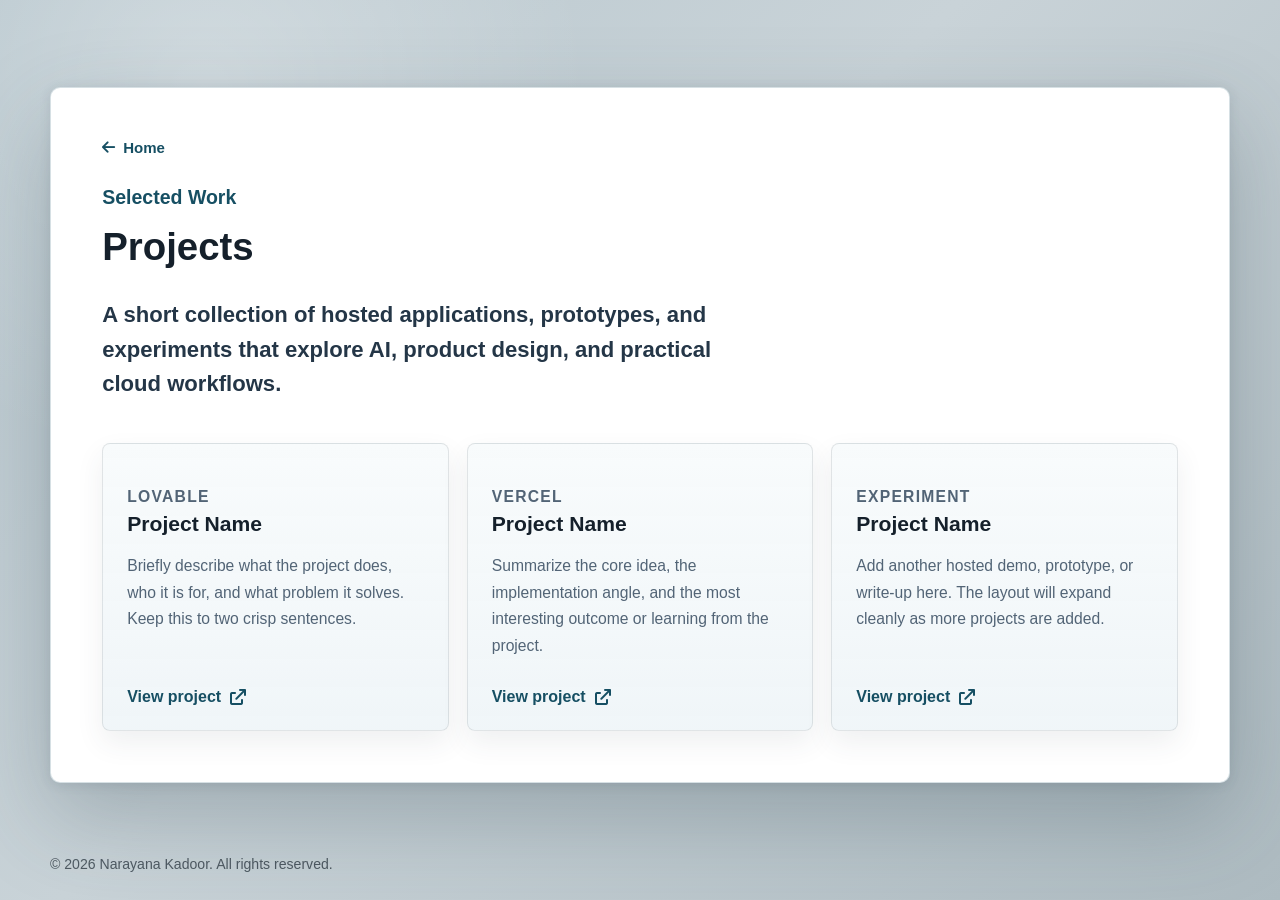
==== projects/index.html @ bd95ed0b "Add projects page" ====
<!DOCTYPE html>
<html lang="en">
<head>
    <meta charset="UTF-8">
    <meta name="viewport" content="width=device-width, initial-scale=1.0">
    <meta name="description" content="Selected projects by Narayana Kadoor, including AI, cloud, and product experiments hosted on Lovable and Vercel.">
    <link rel="canonical" href="https://nkadoor.com/projects/">
    <meta property="og:title" content="Projects | Narayana Kadoor">
    <meta property="og:description" content="Selected projects, experiments, and hosted product demos by Narayana Kadoor.">
    <meta property="og:type" content="website">
    <meta property="og:url" content="https://nkadoor.com/projects/">
    <meta property="og:image" content="https://nkadoor.com/images/background-professional.jpg">
    <title>Projects | Narayana Kadoor</title>
    <link rel="stylesheet" href="../styles.css">
    <link rel="stylesheet" href="https://cdnjs.cloudflare.com/ajax/libs/font-awesome/6.0.0/css/all.min.css">
</head>
<body>
    <main class="page-shell projects-shell">
        <section class="projects-panel" aria-labelledby="projects-title">
            <div class="projects-intro">
                <a class="back-link" href="../">
                    <i class="fas fa-arrow-left"></i>
                    <span>Home</span>
                </a>
                <p class="eyebrow">Selected Work</p>
                <h1 id="projects-title">Projects</h1>
                <p class="lede">A short collection of hosted applications, prototypes, and experiments that explore AI, product design, and practical cloud workflows.</p>
            </div>

            <div class="project-grid" aria-label="Project list">
                <article class="project-card">
                    <div>
                        <p class="project-kicker">Lovable</p>
                        <h2>Project Name</h2>
                        <p>Briefly describe what the project does, who it is for, and what problem it solves. Keep this to two crisp sentences.</p>
                    </div>
                    <a class="project-link" href="#" aria-label="Open Project Name">
                        <span>View project</span>
                        <i class="fas fa-arrow-up-right-from-square"></i>
                    </a>
                </article>

                <article class="project-card">
                    <div>
                        <p class="project-kicker">Vercel</p>
                        <h2>Project Name</h2>
                        <p>Summarize the core idea, the implementation angle, and the most interesting outcome or learning from the project.</p>
                    </div>
                    <a class="project-link" href="#" aria-label="Open Project Name">
                        <span>View project</span>
                        <i class="fas fa-arrow-up-right-from-square"></i>
                    </a>
                </article>

                <article class="project-card">
                    <div>
                        <p class="project-kicker">Experiment</p>
                        <h2>Project Name</h2>
                        <p>Add another hosted demo, prototype, or write-up here. The layout will expand cleanly as more projects are added.</p>
                    </div>
                    <a class="project-link" href="#" aria-label="Open Project Name">
                        <span>View project</span>
                        <i class="fas fa-arrow-up-right-from-square"></i>
                    </a>
                </article>
            </div>
        </section>

        <footer>
            <p>&copy; 2026 Narayana Kadoor. All rights reserved.</p>
        </footer>
    </main>
</body>
</html>
---- styles.css ----
* {
  box-sizing: border-box;
}

:root {
  --ink: #15202b;
  --muted: #526476;
  --panel: #ffffff;
  --panel-border: rgba(31, 83, 104, 0.18);
  --accent: #1f6f8b;
  --accent-dark: #164f63;
  --white: #fff;
  --page: #c9d3d8;
}

html {
  min-height: 100%;
  scroll-behavior: smooth;
}

body {
  min-height: 100vh;
  margin: 0;
  color: var(--ink);
  font-family: "Segoe UI", Arial, sans-serif;
  background:
    radial-gradient(circle at 16% 10%, rgba(255, 255, 255, 0.32), transparent 24rem),
    linear-gradient(135deg, #b8c7ce 0%, var(--page) 44%, #aebbc1 100%);
}

a {
  color: inherit;
}

.page-shell {
  width: min(1120px, calc(100% - 40px));
  min-height: 100vh;
  margin: 0 auto;
  padding: 42px 0 28px;
  display: grid;
  grid-template-rows: 1fr auto;
  gap: 28px;
}

.profile-panel {
  align-self: center;
  display: grid;
  grid-template-columns: minmax(0, 1.25fr) minmax(320px, 0.75fr);
  gap: clamp(28px, 4vw, 52px);
  width: min(1080px, 100%);
  min-height: 560px;
  padding: clamp(30px, 4vw, 54px);
  border: 1px solid var(--panel-border);
  border-radius: 10px;
  background: var(--panel);
  box-shadow:
    0 34px 90px rgba(47, 68, 79, 0.28),
    0 2px 12px rgba(47, 68, 79, 0.12);
}

.profile-copy {
  align-self: center;
}

.eyebrow {
  margin: 0 0 16px;
  color: var(--accent-dark);
  font-size: clamp(1rem, 1.7vw, 1.22rem);
  font-weight: 750;
  letter-spacing: 0;
  text-transform: none;
}

h1 {
  margin: 0;
  color: var(--ink);
  font-size: clamp(2rem, 3vw, 2.75rem);
  line-height: 1.12;
  letter-spacing: 0;
}

.lede {
  max-width: 650px;
  margin: 30px 0 0;
  color: #243647;
  font-size: clamp(1.12rem, 2vw, 1.38rem);
  font-weight: 650;
  line-height: 1.55;
}

.profile-visual {
  min-height: 100%;
  border-radius: 8px;
  background:
    linear-gradient(180deg, rgba(255, 255, 255, 0.08), rgba(21, 32, 43, 0.05)),
    url("images/background-professional.jpg") center / cover no-repeat;
  box-shadow: inset 0 0 0 1px rgba(255, 255, 255, 0.55);
}

.bio {
  max-width: 660px;
  margin: 22px 0 0;
  color: var(--muted);
  font-size: 1.04rem;
  line-height: 1.85;
}

.expertise-list {
  display: flex;
  flex-wrap: wrap;
  gap: 10px;
  margin: 34px 0 0;
  padding: 0;
  list-style: none;
}

.expertise-list li {
  padding: 7px 11px;
  border: 1px solid rgba(31, 111, 139, 0.22);
  border-radius: 999px;
  color: var(--accent-dark);
  background: rgba(31, 111, 139, 0.08);
  font-size: 0.9rem;
  font-weight: 700;
}

.social-links {
  display: flex;
  flex-wrap: wrap;
  gap: 12px;
  margin-top: 40px;
}

.social-link {
  display: inline-flex;
  align-items: center;
  justify-content: center;
  gap: 9px;
  min-height: 46px;
  padding: 0 16px;
  border: 1px solid rgba(21, 32, 43, 0.12);
  border-radius: 8px;
  color: var(--ink);
  background: var(--white);
  box-shadow: 0 8px 18px rgba(21, 32, 43, 0.08);
  font-size: 0.98rem;
  font-weight: 700;
  text-decoration: none;
  transition: transform 160ms ease, border-color 160ms ease, box-shadow 160ms ease;
}

.social-link i {
  color: var(--accent);
  font-size: 1.18rem;
}

.social-link:hover,
.social-link:focus-visible {
  border-color: rgba(31, 111, 139, 0.45);
  box-shadow: 0 12px 24px rgba(21, 32, 43, 0.13);
  transform: translateY(-2px);
}

footer {
  color: rgba(21, 32, 43, 0.68);
  font-size: 0.88rem;
}

footer p {
  margin: 0;
}

.projects-shell {
  width: min(1180px, calc(100% - 40px));
}

.projects-panel {
  align-self: center;
  width: 100%;
  padding: clamp(30px, 4vw, 54px);
  border: 1px solid var(--panel-border);
  border-radius: 10px;
  background: var(--panel);
  box-shadow:
    0 34px 90px rgba(47, 68, 79, 0.28),
    0 2px 12px rgba(47, 68, 79, 0.12);
}

.projects-intro {
  max-width: 720px;
}

.back-link {
  display: inline-flex;
  align-items: center;
  gap: 8px;
  margin-bottom: 30px;
  color: var(--accent-dark);
  font-size: 0.94rem;
  font-weight: 750;
  text-decoration: none;
}

.back-link:hover,
.back-link:focus-visible {
  color: var(--ink);
}

.project-grid {
  display: grid;
  grid-template-columns: repeat(3, minmax(0, 1fr));
  gap: 18px;
  margin-top: 42px;
}

.project-card {
  display: flex;
  min-height: 260px;
  padding: 24px;
  flex-direction: column;
  justify-content: space-between;
  border: 1px solid rgba(21, 32, 43, 0.1);
  border-radius: 8px;
  background:
    linear-gradient(180deg, rgba(248, 251, 252, 0.98), rgba(239, 245, 248, 0.94));
  box-shadow: 0 12px 28px rgba(47, 68, 79, 0.08);
}

.project-kicker {
  margin: 0 0 14px;
  color: var(--accent-dark);
  font-size: 0.78rem;
  font-weight: 800;
  letter-spacing: 0.08em;
  text-transform: uppercase;
}

.project-card h2 {
  margin: 0;
  color: var(--ink);
  font-size: 1.32rem;
  line-height: 1.25;
  letter-spacing: 0;
}

.project-card p {
  margin: 16px 0 0;
  color: var(--muted);
  font-size: 0.98rem;
  line-height: 1.7;
}

.project-link {
  display: inline-flex;
  align-items: center;
  gap: 9px;
  width: fit-content;
  margin-top: 28px;
  color: var(--accent-dark);
  font-weight: 800;
  text-decoration: none;
}

.project-link:hover,
.project-link:focus-visible {
  color: var(--ink);
}

@media (max-width: 700px) {
  .page-shell {
    width: min(100% - 28px, 560px);
    gap: 22px;
    padding: 18px 0;
  }

  .profile-panel {
    display: block;
    padding: 30px 22px;
    min-height: 0;
  }

  .profile-visual {
    min-height: 190px;
    margin-top: 32px;
  }

  .social-link {
    flex: 1 1 145px;
  }

  .project-grid {
    grid-template-columns: 1fr;
  }

  .project-card {
    min-height: 0;
  }
}

@media (min-width: 701px) and (max-width: 960px) {
  .project-grid {
    grid-template-columns: repeat(2, minmax(0, 1fr));
  }
}
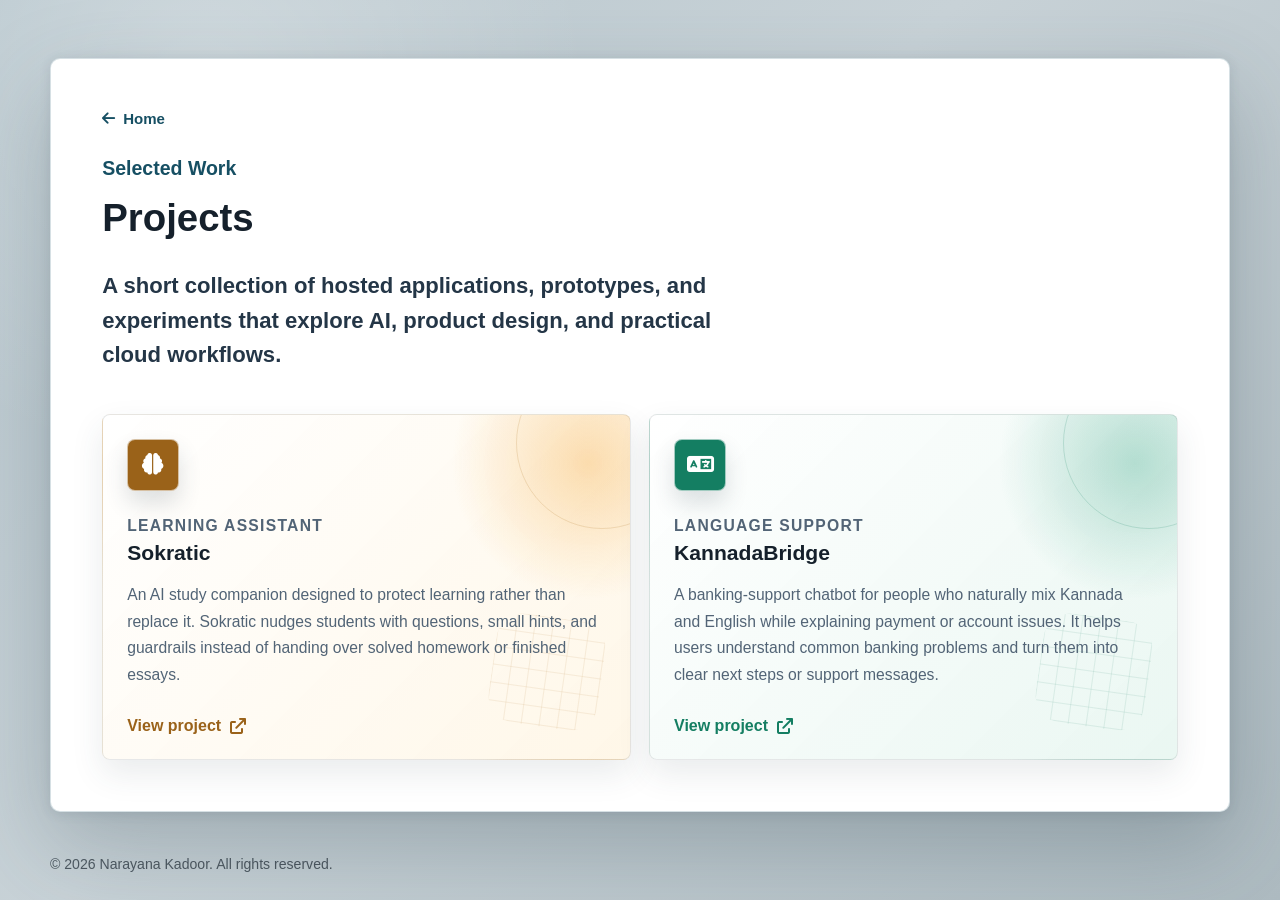
==== commit dbf3abd5: "Highlight hosted projects" ====
--- a/projects/index.html
+++ b/projects/index.html
@@ -28,37 +28,31 @@
             </div>
 
             <div class="project-grid" aria-label="Project list">
-                <article class="project-card">
+                <article class="project-card project-card-sokratic">
                     <div>
-                        <p class="project-kicker">Lovable</p>
-                        <h2>Project Name</h2>
-                        <p>Briefly describe what the project does, who it is for, and what problem it solves. Keep this to two crisp sentences.</p>
+                        <div class="project-icon" aria-hidden="true">
+                            <i class="fas fa-brain"></i>
+                        </div>
+                        <p class="project-kicker">Learning Assistant</p>
+                        <h2>Sokratic</h2>
+                        <p>An AI study companion designed to protect learning rather than replace it. Sokratic nudges students with questions, small hints, and guardrails instead of handing over solved homework or finished essays.</p>
                     </div>
-                    <a class="project-link" href="#" aria-label="Open Project Name">
+                    <a class="project-link" href="https://sokratic.lovable.app/" target="_blank" rel="noopener noreferrer" aria-label="Open Sokratic">
                         <span>View project</span>
                         <i class="fas fa-arrow-up-right-from-square"></i>
                     </a>
                 </article>
 
-                <article class="project-card">
+                <article class="project-card project-card-kannada">
                     <div>
-                        <p class="project-kicker">Vercel</p>
-                        <h2>Project Name</h2>
-                        <p>Summarize the core idea, the implementation angle, and the most interesting outcome or learning from the project.</p>
+                        <div class="project-icon" aria-hidden="true">
+                            <i class="fas fa-language"></i>
+                        </div>
+                        <p class="project-kicker">Language Support</p>
+                        <h2>KannadaBridge</h2>
+                        <p>A banking-support chatbot for people who naturally mix Kannada and English while explaining payment or account issues. It helps users understand common banking problems and turn them into clear next steps or support messages.</p>
                     </div>
-                    <a class="project-link" href="#" aria-label="Open Project Name">
-                        <span>View project</span>
-                        <i class="fas fa-arrow-up-right-from-square"></i>
-                    </a>
-                </article>
-
-                <article class="project-card">
-                    <div>
-                        <p class="project-kicker">Experiment</p>
-                        <h2>Project Name</h2>
-                        <p>Add another hosted demo, prototype, or write-up here. The layout will expand cleanly as more projects are added.</p>
-                    </div>
-                    <a class="project-link" href="#" aria-label="Open Project Name">
+                    <a class="project-link" href="https://kannada-bridge.vercel.app/" target="_blank" rel="noopener noreferrer" aria-label="Open KannadaBridge">
                         <span>View project</span>
                         <i class="fas fa-arrow-up-right-from-square"></i>
                     </a>
--- a/styles.css
+++ b/styles.css
@@ -208,12 +208,14 @@
 
 .project-grid {
   display: grid;
-  grid-template-columns: repeat(3, minmax(0, 1fr));
+  grid-template-columns: repeat(2, minmax(0, 1fr));
   gap: 18px;
   margin-top: 42px;
 }
 
 .project-card {
+  position: relative;
+  overflow: hidden;
   display: flex;
   min-height: 260px;
   padding: 24px;
@@ -222,13 +224,89 @@
   border: 1px solid rgba(21, 32, 43, 0.1);
   border-radius: 8px;
   background:
-    linear-gradient(180deg, rgba(248, 251, 252, 0.98), rgba(239, 245, 248, 0.94));
-  box-shadow: 0 12px 28px rgba(47, 68, 79, 0.08);
+    radial-gradient(circle at 92% 14%, var(--card-glow), transparent 8.5rem),
+    linear-gradient(135deg, rgba(255, 255, 255, 0.96), var(--card-bg));
+  box-shadow: 0 14px 32px rgba(47, 68, 79, 0.1);
+  transition: transform 180ms ease, box-shadow 180ms ease, border-color 180ms ease;
+}
+
+.project-card::before,
+.project-card::after {
+  position: absolute;
+  content: "";
+  pointer-events: none;
+}
+
+.project-card::before {
+  width: 170px;
+  height: 170px;
+  right: -58px;
+  top: -58px;
+  border: 1px solid var(--card-line);
+  border-radius: 50%;
+}
+
+.project-card::after {
+  width: 110px;
+  height: 110px;
+  right: 28px;
+  bottom: 32px;
+  border-radius: 28px;
+  background:
+    linear-gradient(90deg, var(--card-line) 1px, transparent 1px),
+    linear-gradient(var(--card-line) 1px, transparent 1px);
+  background-size: 18px 18px;
+  opacity: 0.55;
+  transform: rotate(8deg);
+}
+
+.project-card:hover {
+  border-color: var(--card-border);
+  box-shadow: 0 22px 42px rgba(47, 68, 79, 0.16);
+  transform: translateY(-3px);
+}
+
+.project-card > * {
+  position: relative;
+  z-index: 1;
+}
+
+.project-card-sokratic {
+  --card-bg: #fff7e8;
+  --card-glow: rgba(246, 179, 82, 0.42);
+  --card-line: rgba(174, 111, 28, 0.18);
+  --card-border: rgba(174, 111, 28, 0.3);
+  --card-accent: #9a6219;
+}
+
+.project-card-kannada {
+  --card-bg: #eaf7f2;
+  --card-glow: rgba(58, 165, 134, 0.34);
+  --card-line: rgba(20, 126, 98, 0.18);
+  --card-border: rgba(20, 126, 98, 0.3);
+  --card-accent: #147e62;
+}
+
+.project-icon {
+  display: grid;
+  width: 52px;
+  height: 52px;
+  margin-bottom: 22px;
+  place-items: center;
+  border: 1px solid rgba(255, 255, 255, 0.6);
+  border-radius: 8px;
+  color: #fff;
+  background: var(--card-accent);
+  box-shadow: 0 12px 22px rgba(47, 68, 79, 0.16);
+}
+
+.project-icon i {
+  font-size: 1.35rem;
 }
 
 .project-kicker {
   margin: 0 0 14px;
-  color: var(--accent-dark);
+  color: var(--card-accent);
   font-size: 0.78rem;
   font-weight: 800;
   letter-spacing: 0.08em;
@@ -256,7 +334,7 @@
   gap: 9px;
   width: fit-content;
   margin-top: 28px;
-  color: var(--accent-dark);
+  color: var(--card-accent);
   font-weight: 800;
   text-decoration: none;
 }
@@ -297,8 +375,8 @@
   }
 }
 
-@media (min-width: 701px) and (max-width: 960px) {
+@media (min-width: 701px) and (max-width: 860px) {
   .project-grid {
-    grid-template-columns: repeat(2, minmax(0, 1fr));
-  }
-}
+    grid-template-columns: 1fr;
+  }
+}
